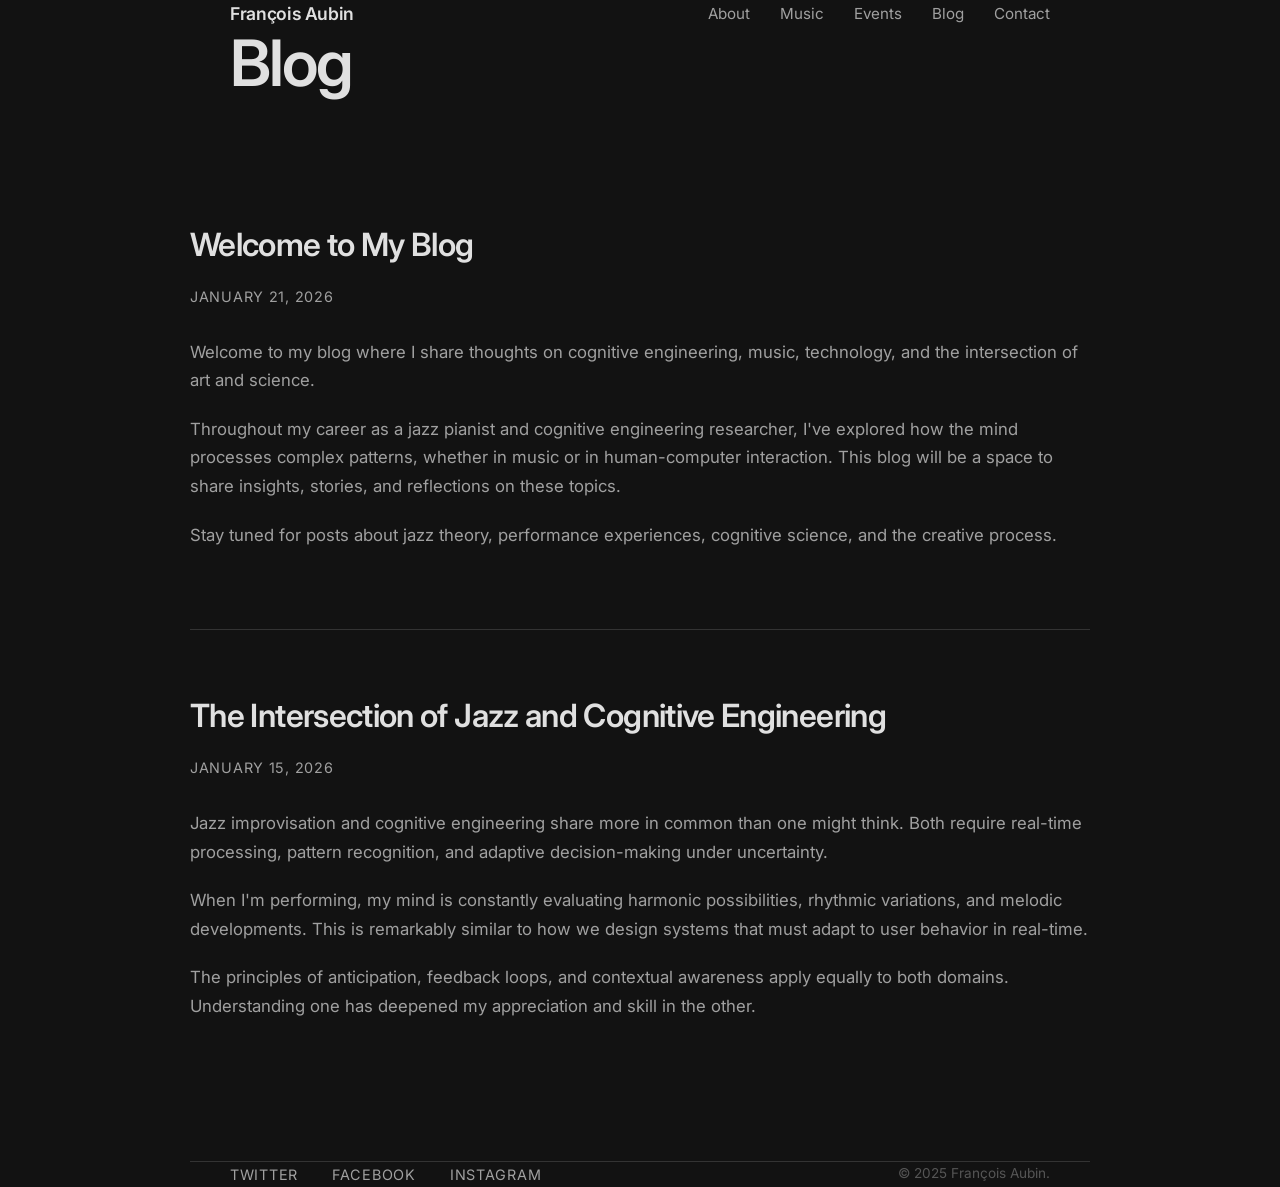
==== blog.html @ 250acc93 "Add blog page with dynamic content management - Created blog.html with consistent styling matching m" ====
<!DOCTYPE html>
<html lang="en">

<head>
    <script async src="https://www.googletagmanager.com/gtag/js?id=G-GM7MQG76P6"></script>
    <script>
        window.dataLayer = window.dataLayer || [];
        function gtag(){dataLayer.push(arguments);}
        gtag('js', new Date());

        gtag('config', 'G-GM7MQG76P6');
    </script>
    <meta charset="UTF-8">
    <meta name="viewport" content="width=device-width, initial-scale=1.0">
    <title>Blog | François Aubin</title>
    <meta name="description" content="Thoughts on cognitive engineering, usability, innovation, and technology by François Aubin.">
    <link rel="canonical" href="https://www.francoisaubin.com/blog.html">

    <link rel="preconnect" href="https://fonts.googleapis.com">
    <link rel="preconnect" href="https://fonts.gstatic.com" crossorigin>
    <link href="https://fonts.googleapis.com/css2?family=Inter:wght@300;400;600&display=swap" rel="stylesheet">

    <style>
        /* CSS Resets & Variables */
        :root {
            --bg-color: #121212; /* Deep Graphite */
            --text-primary: #E0E0E0; /* Off-white */
            --text-secondary: #A0A0A0; /* Muted Grey */
            --accent-color: #FFFFFF; /* Pure White for interaction */
            --border-color: #333333;
            --content-width: 900px;
        }

        * {
            margin: 0;
            padding: 0;
            box-sizing: border-box;
        }

        body {
            font-family: 'Inter', -apple-system, BlinkMacSystemFont, "Segoe UI", Roboto, sans-serif;
            background-color: var(--bg-color);
            color: var(--text-primary);
            line-height: 1.6;
            -webkit-font-smoothing: antialiased;
            overflow-x: hidden;
        }

        .container {
            max-width: var(--content-width);
            margin: 0 auto;
            padding: 0 40px;
        }

        a {
            color: var(--text-primary);
            text-decoration: none;
            transition: opacity 0.3s ease;
        }

        a:hover {
            opacity: 0.7;
        }

        /* Navigation */
        nav {
            padding: 30px 0;
            display: flex;
            justify-content: space-between;
            align-items: center;
            background-color: var(--bg-color);
            z-index: 1000;
        }

        .nav-logo {
            font-weight: 600;
            font-size: 1.1em;
            letter-spacing: -0.02em;
        }

        .nav-links {
            display: flex;
            gap: 30px;
        }

        .nav-links a {
            font-size: 0.95em;
            color: var(--text-secondary);
            font-weight: 400;
        }

        .nav-links a:hover {
            color: var(--text-primary);
        }

        /* Header */
        header {
            padding: 60px 0 40px 0;
        }

        h1 {
            font-size: 4em;
            font-weight: 600;
            line-height: 1.1;
            letter-spacing: -0.03em;
            color: var(--text-primary);
        }

        /* Blog Posts */
        .blog-container {
            padding: 60px 0;
        }

        .blog-post {
            padding: 60px 0;
            border-top: 1px solid var(--border-color);
        }

        .blog-post:first-child {
            border-top: none;
        }

        .blog-post h2 {
            font-size: 2em;
            font-weight: 600;
            margin-bottom: 15px;
            color: var(--text-primary);
            letter-spacing: -0.02em;
        }

        .blog-post h2 a {
            color: var(--text-primary);
        }

        .blog-post h2 a:hover {
            opacity: 0.7;
        }

        .blog-meta {
            font-size: 0.9em;
            color: var(--text-secondary);
            margin-bottom: 30px;
            text-transform: uppercase;
            letter-spacing: 0.05em;
        }

        .blog-post p {
            font-size: 1.05em;
            color: var(--text-secondary);
            margin-bottom: 20px;
            line-height: 1.7;
        }

        .blog-post img {
            max-width: 100%;
            height: auto;
            margin: 30px 0;
            border-radius: 4px;
        }

        .read-more {
            display: inline-block;
            margin-top: 20px;
            color: var(--text-primary);
            border-bottom: 1px solid var(--text-primary);
            padding-bottom: 2px;
            transition: opacity 0.3s ease;
        }

        .read-more:hover {
            opacity: 0.7;
        }

        /* Footer */
        footer {
            padding: 80px 0;
            margin-top: 40px;
            border-top: 1px solid var(--border-color);
            display: flex;
            justify-content: space-between;
            align-items: center;
        }

        .social-icons a {
            margin-right: 30px;
            font-size: 0.9em;
            color: var(--text-secondary);
            text-transform: uppercase;
            letter-spacing: 0.05em;
        }

        .social-icons a:hover {
            color: var(--text-primary);
        }

        footer p {
            font-size: 0.85em;
            color: #555;
        }

        /* Responsive Adjustments */
        @media (max-width: 900px) {
            h1 { font-size: 3em; }
            .blog-post h2 { font-size: 1.75em; }
        }

        @media (max-width: 768px) {
            .container { padding: 0 25px; }
            h1 { font-size: 2.5em; }
            .blog-post h2 { font-size: 1.5em; }

            nav {
                flex-direction: column;
                gap: 20px;
                align-items: flex-start;
            }

            .nav-links {
                flex-wrap: wrap;
                gap: 20px 30px;
            }

            footer {
                flex-direction: column;
                gap: 30px;
                align-items: flex-start;
            }
        }
    </style>
</head>

<body>

    <nav class="container" role="navigation">
        <a href="index.html" class="nav-logo">François Aubin</a>
        <div class="nav-links">
            <a href="index.html#about">About</a>
            <a href="index.html#music">Music</a>
            <a href="index.html#event">Events</a>
            <a href="blog.html">Blog</a>
            <a href="index.html#contact">Contact</a>
        </div>
    </nav>

    <header class="container">
        <h1>Blog</h1>
    </header>

    <main class="container blog-container" id="blog-posts">
        <!-- Blog posts will be dynamically loaded here -->
    </main>

    <footer class="container">
        <div class="social-icons">
            <a href="https://twitter.com/@FrancoisAubin2" target="_blank" rel="noopener noreferrer">Twitter</a>
            <a href="https://facebook.com/francois.aubin.50" target="_blank" rel="noopener noreferrer">Facebook</a>
            <a href="https://instagram.com/francois.aubin" target="_blank" rel="noopener noreferrer">Instagram</a>
        </div>
        <p>&copy; 2025 François Aubin.</p>
    </footer>

    <script src="blog.js"></script>

</body>
</html>
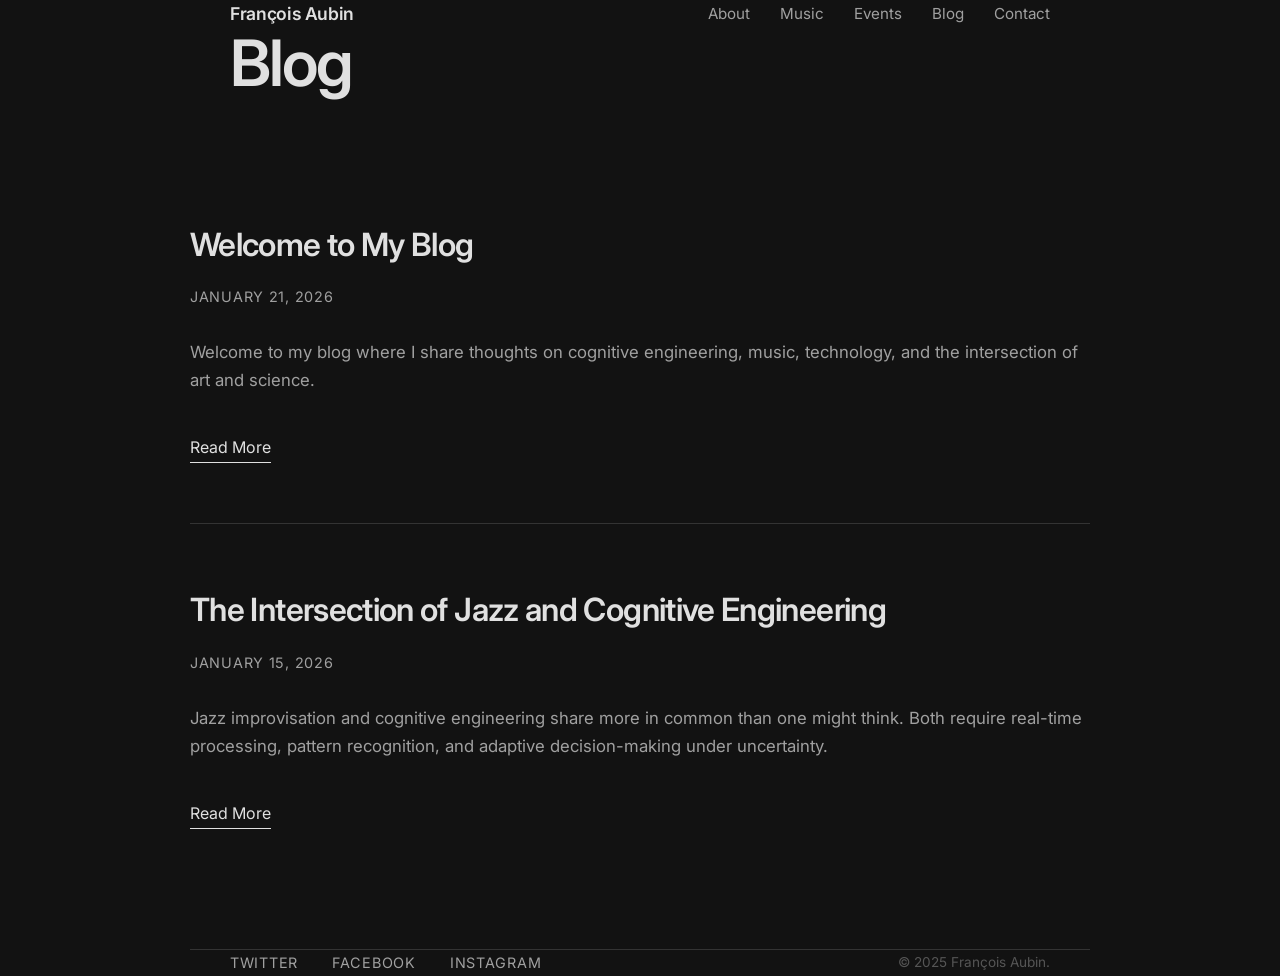
==== commit 5d66f634: "Add summary and Read More functionality to blog - Added summary field to blog posts for brief previe" ====
--- a/blog.html
+++ b/blog.html
@@ -128,12 +128,8 @@
             letter-spacing: -0.02em;
         }
 
-        .blog-post h2 a {
-            color: var(--text-primary);
-        }
-
-        .blog-post h2 a:hover {
-            opacity: 0.7;
+        .blog-post h2 {
+            cursor: default;
         }
 
         .blog-meta {
@@ -142,6 +138,20 @@
             margin-bottom: 30px;
             text-transform: uppercase;
             letter-spacing: 0.05em;
+        }
+
+        .blog-summary p {
+            font-size: 1.05em;
+            color: var(--text-secondary);
+            margin-bottom: 0;
+            line-height: 1.7;
+        }
+
+        .blog-content p {
+            font-size: 1.05em;
+            color: var(--text-secondary);
+            margin-bottom: 20px;
+            line-height: 1.7;
         }
 
         .blog-post p {
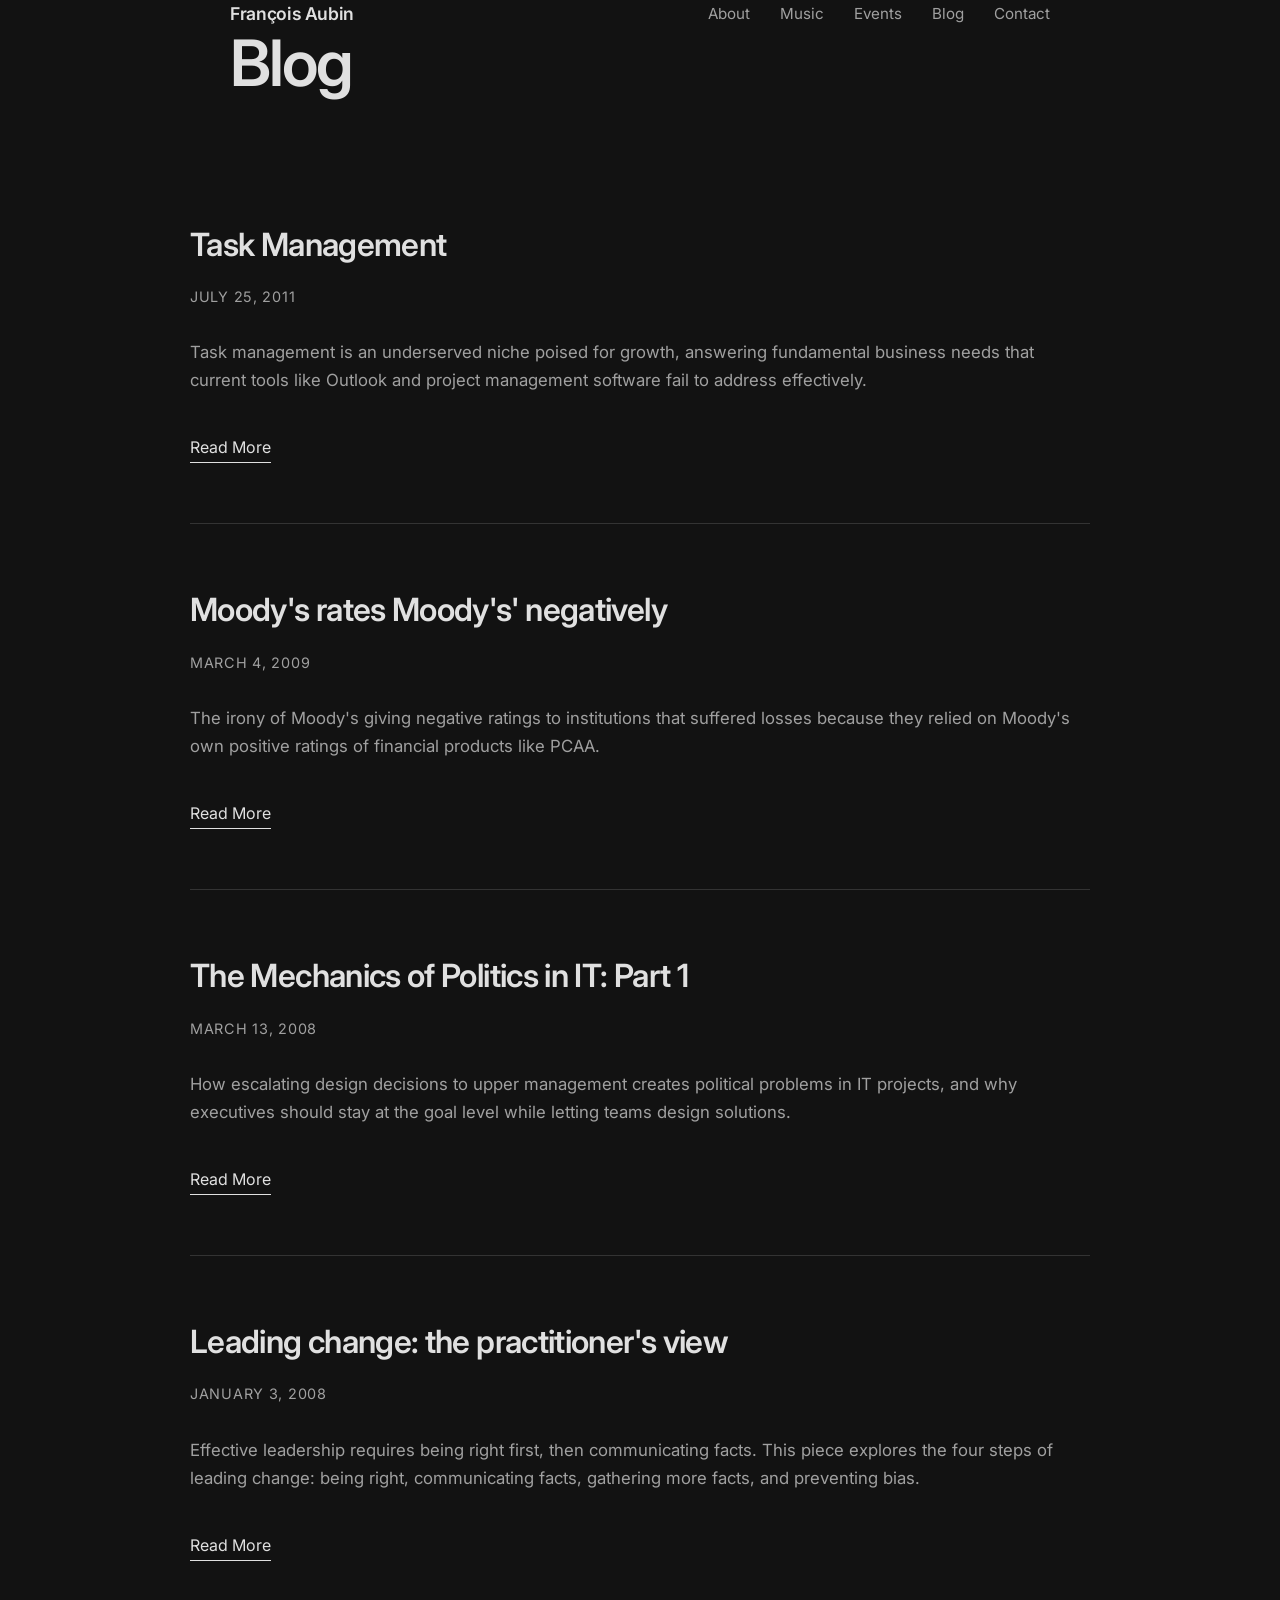
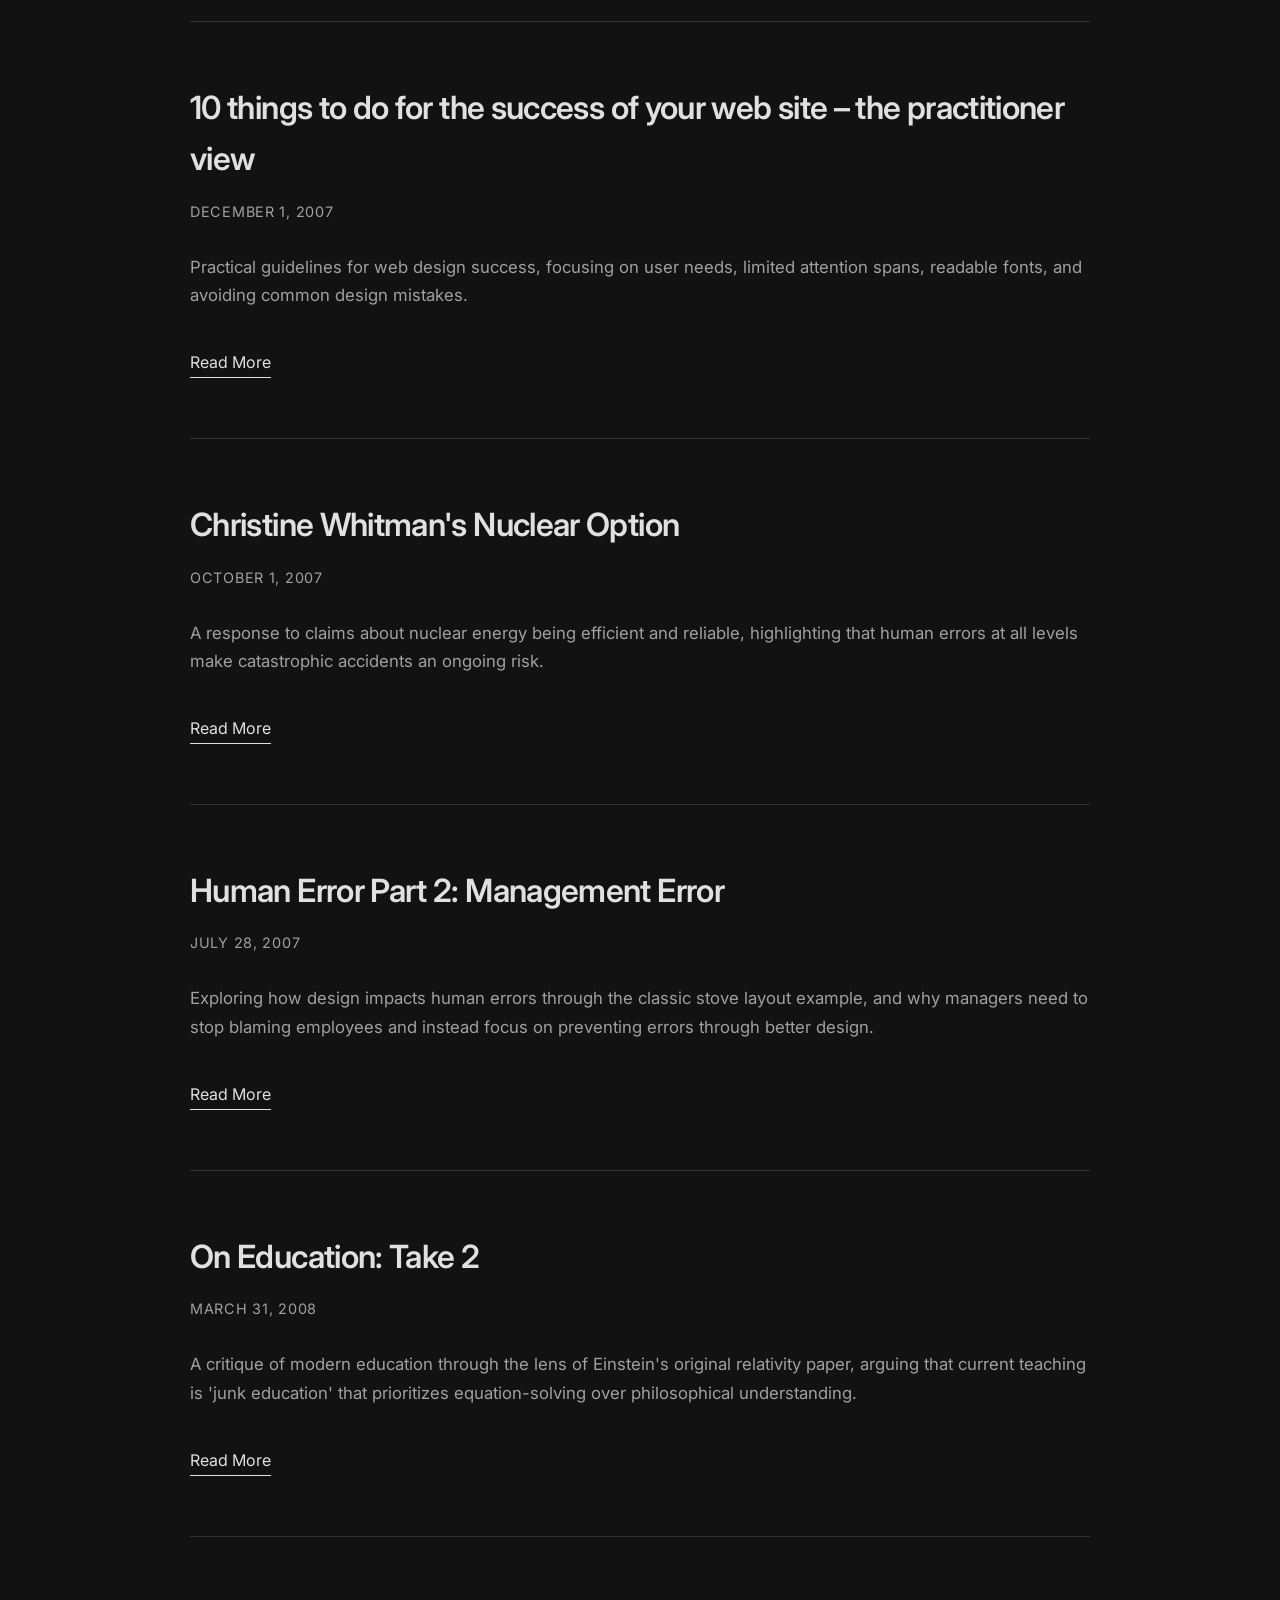
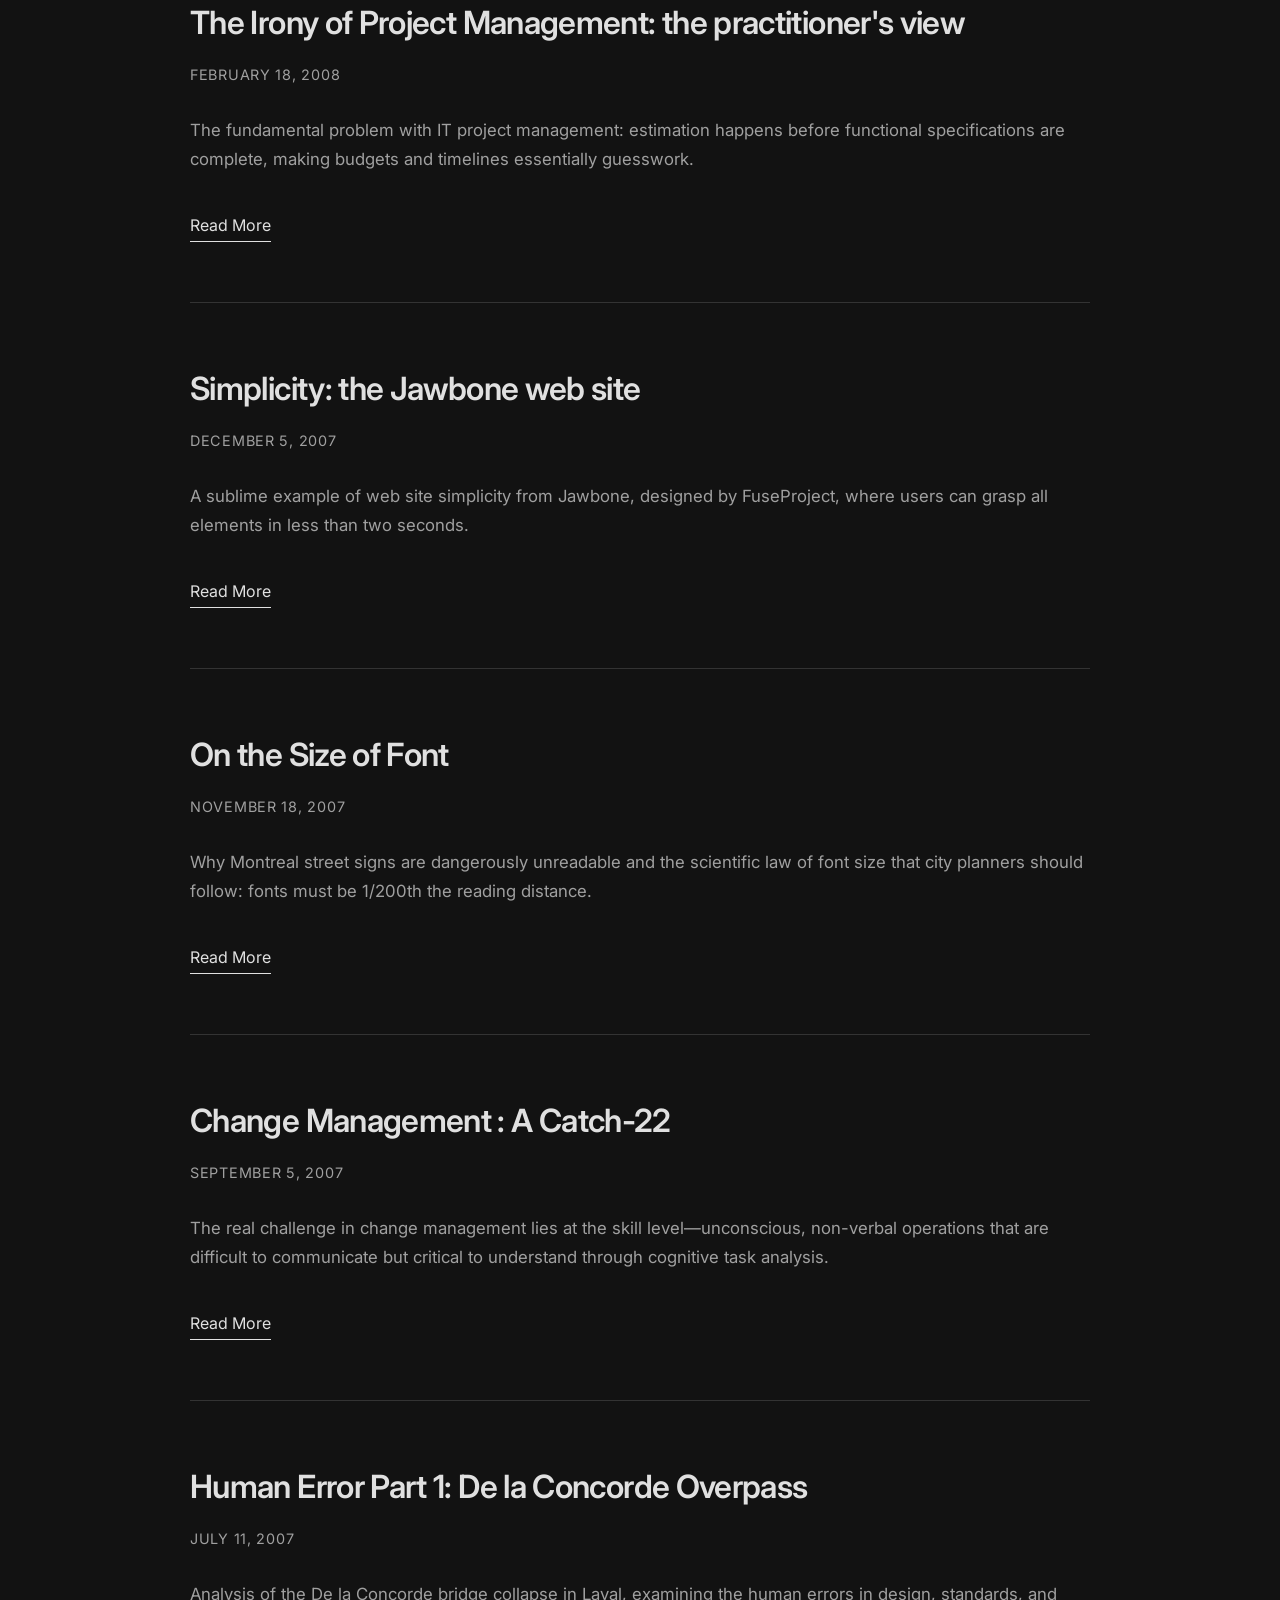
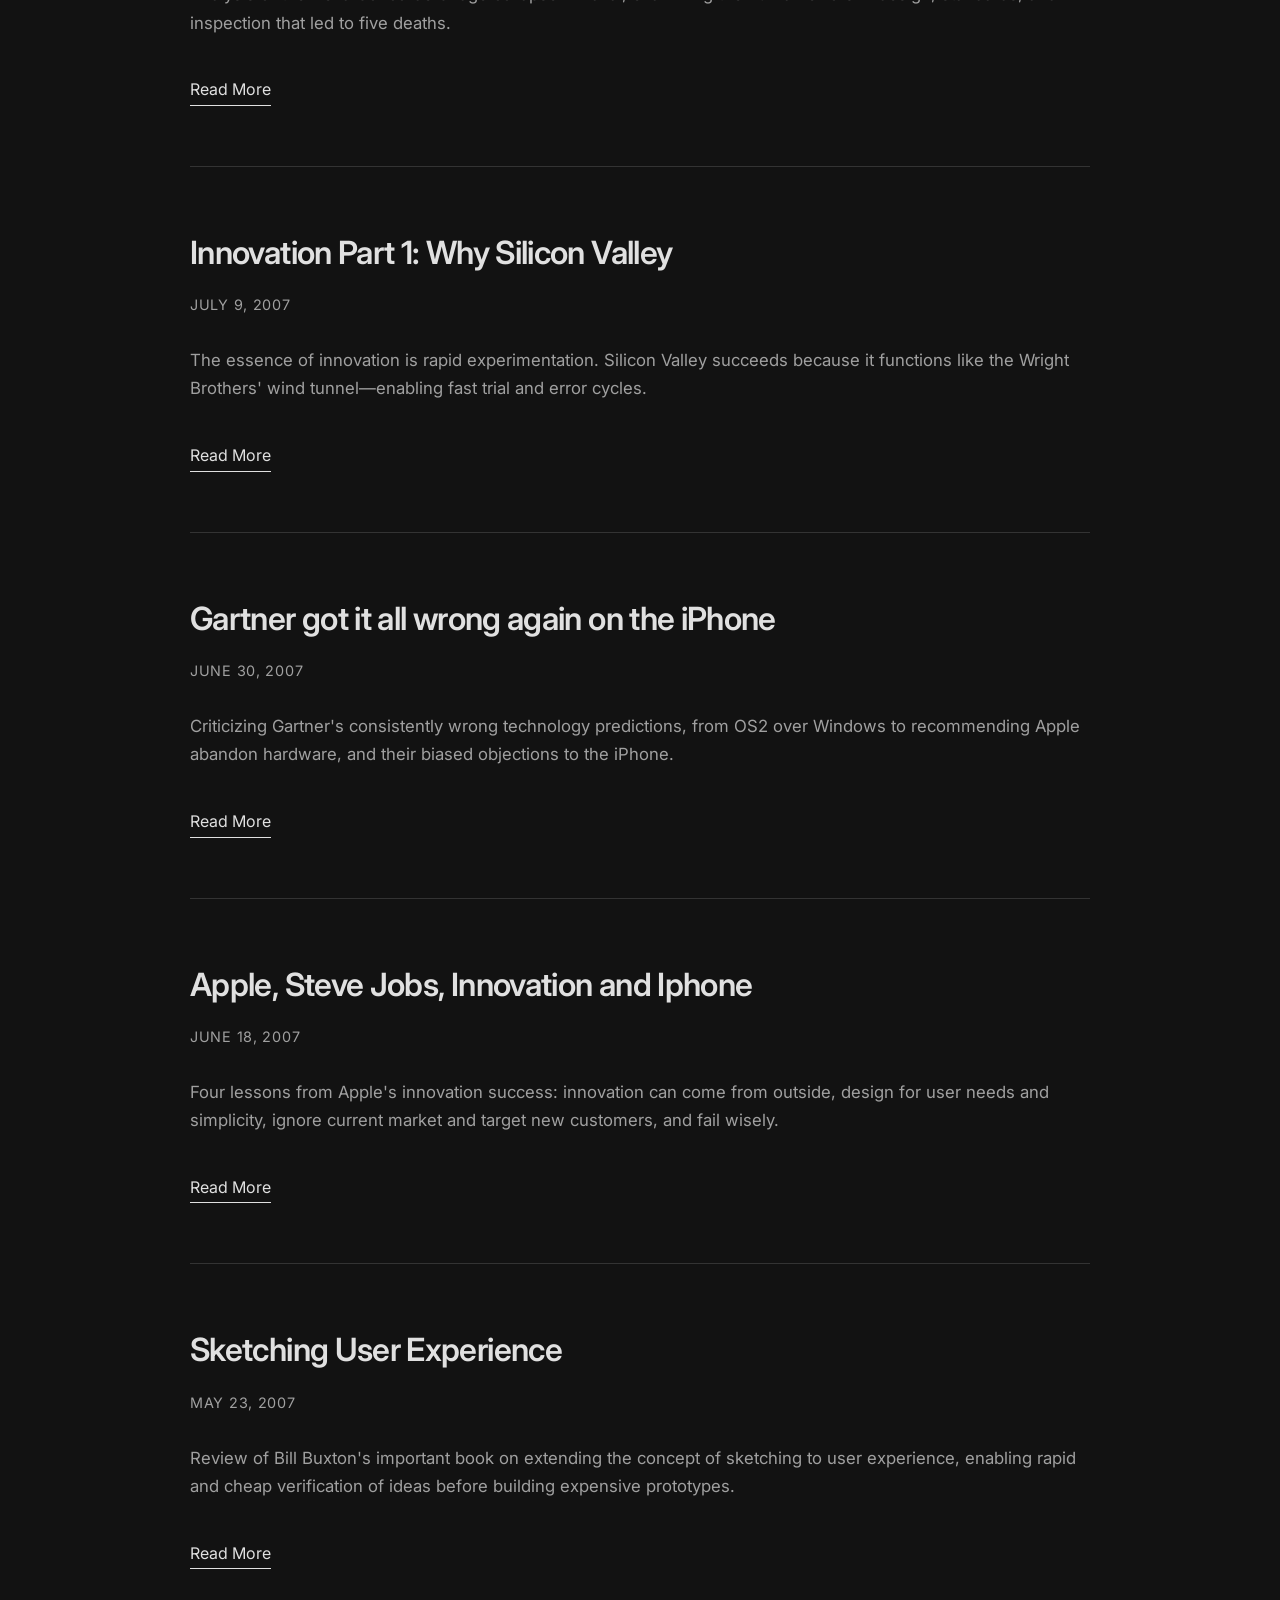
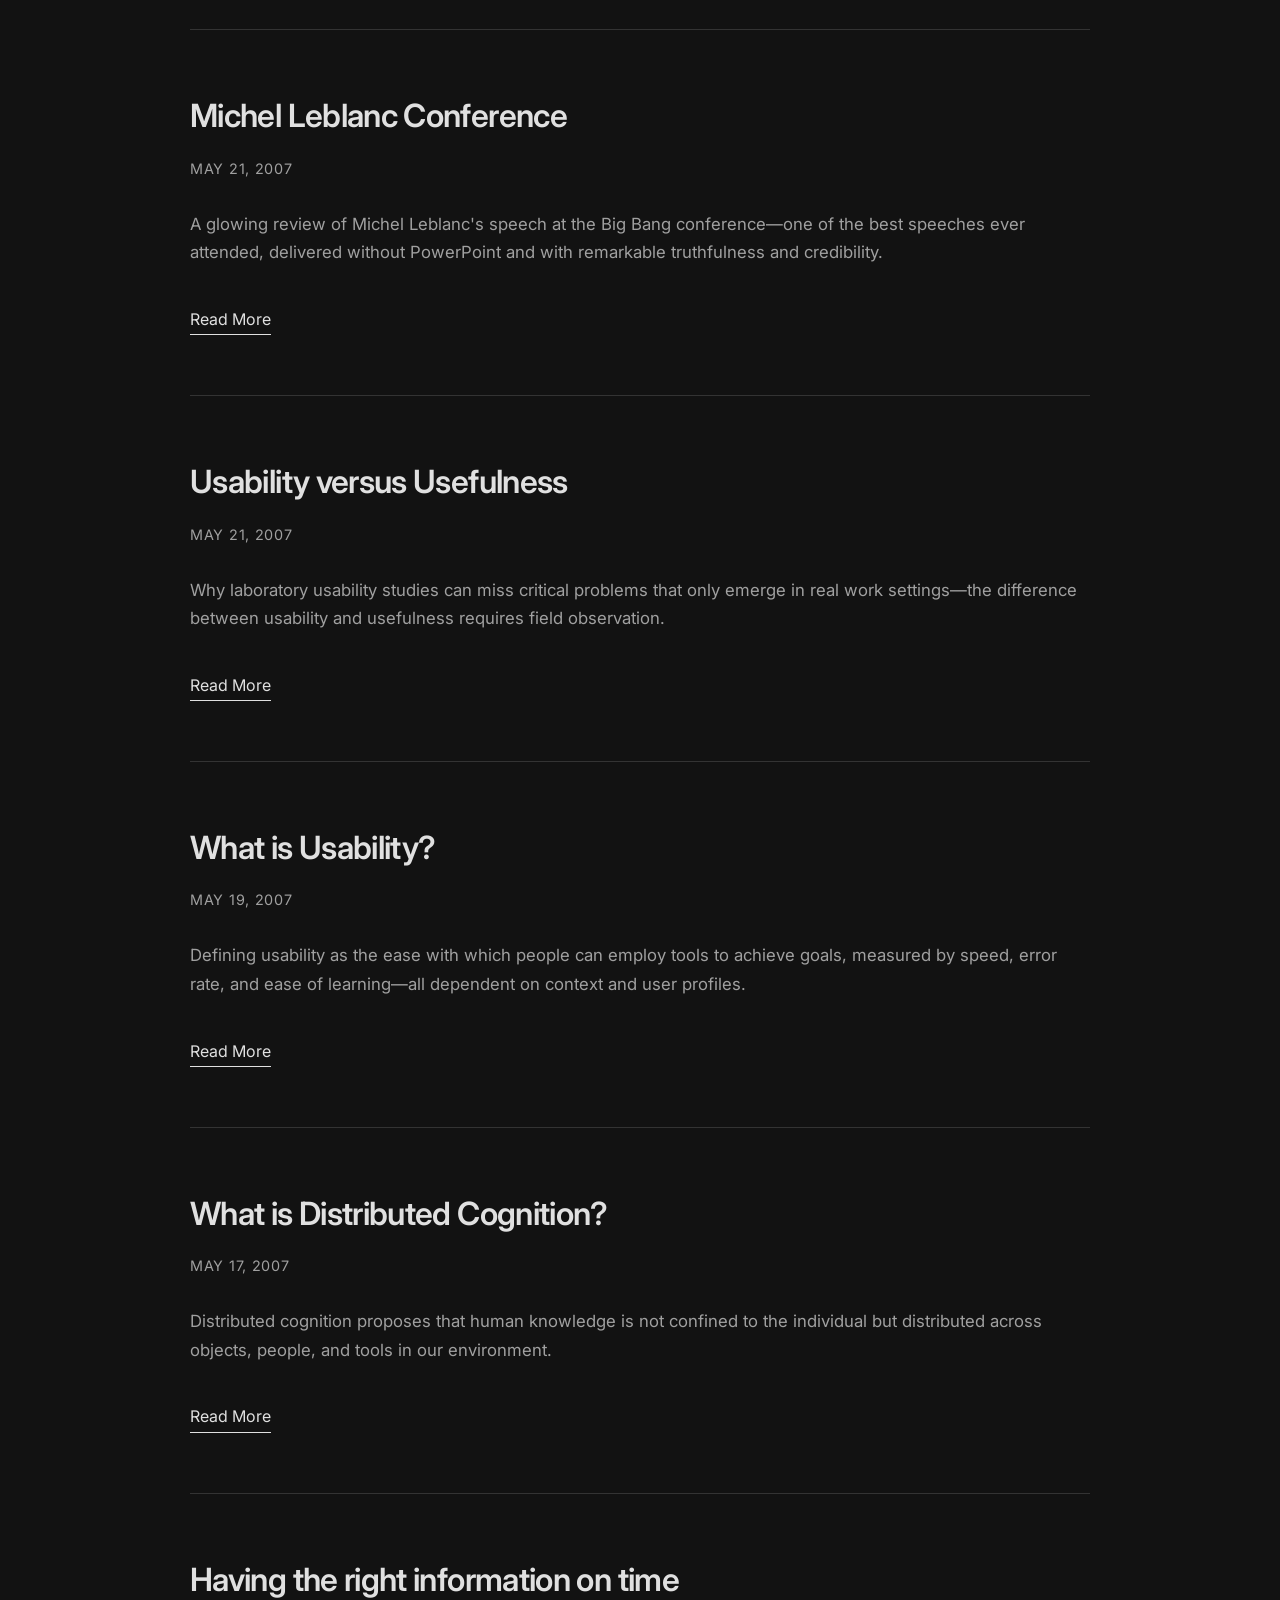
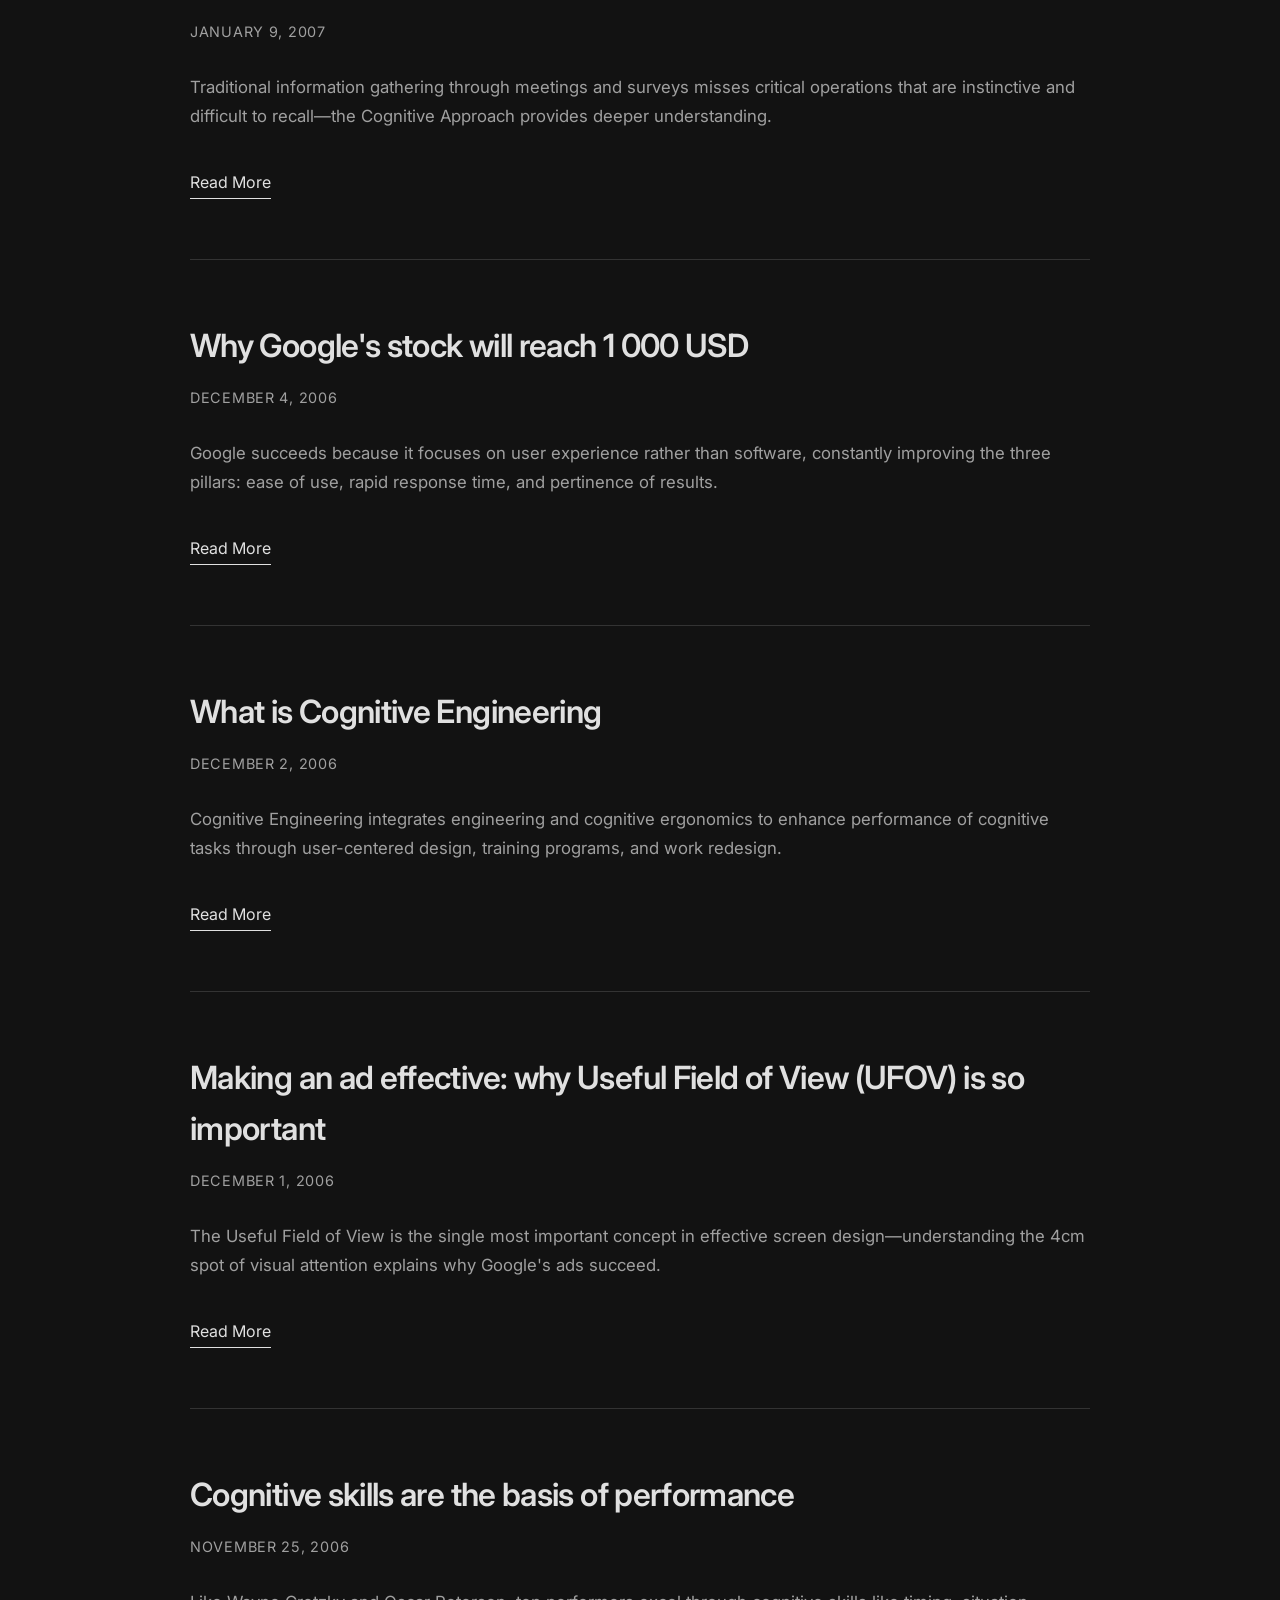
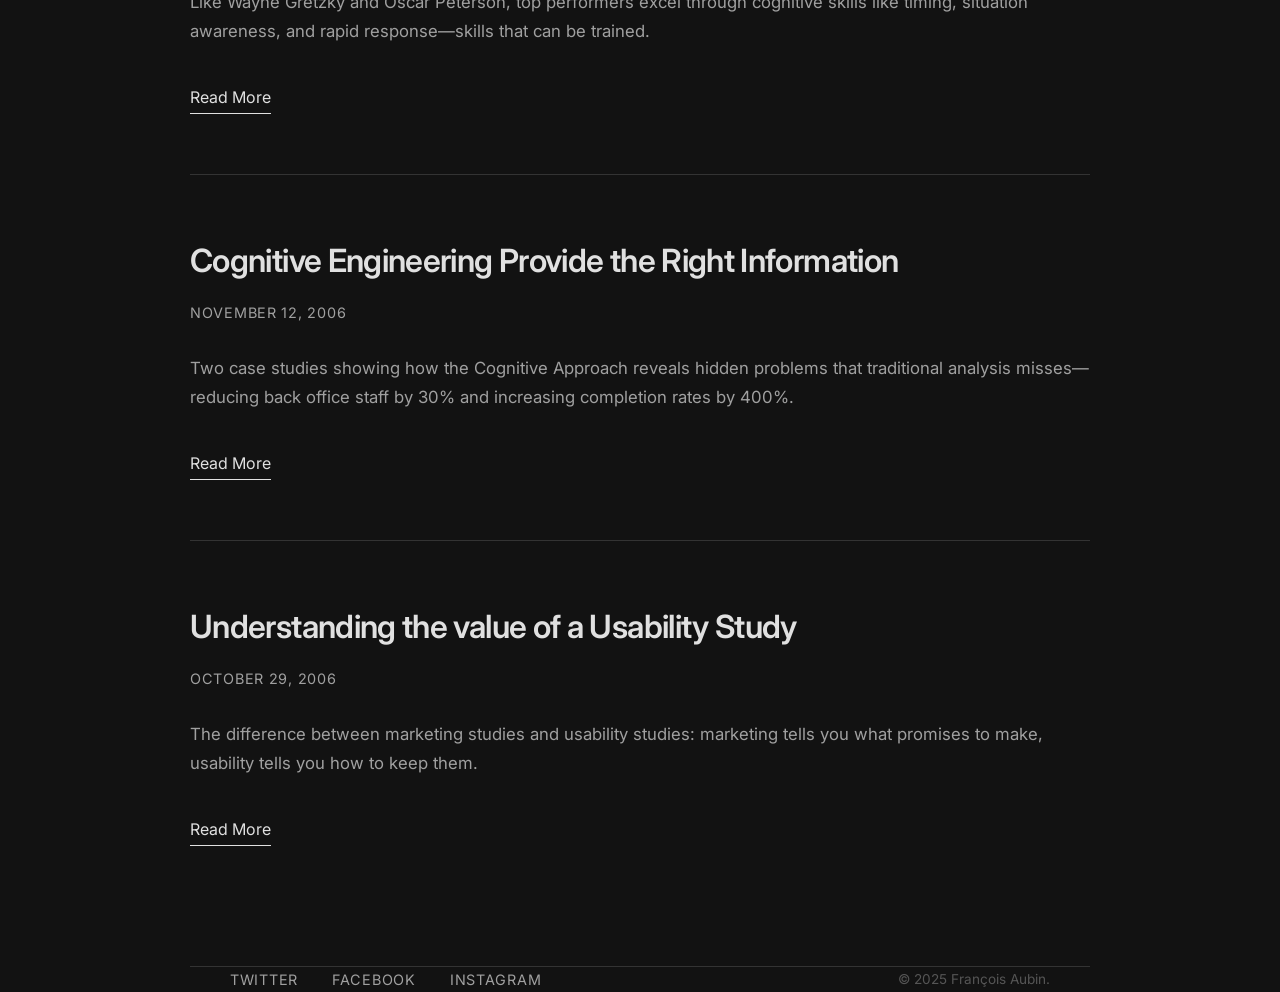
==== commit c290e9c9: "Add favicon links to blog page" ====
--- a/blog.html
+++ b/blog.html
@@ -15,6 +15,10 @@
     <title>Blog | François Aubin</title>
     <meta name="description" content="Thoughts on cognitive engineering, usability, innovation, and technology by François Aubin.">
     <link rel="canonical" href="https://www.francoisaubin.com/blog.html">
+    <link rel="icon" type="image/png" sizes="32x32" href="https://i.postimg.cc/65c1p65n/Gemini-Generated-Image-6iwwff6iwwff6iww.png">
+    <link rel="icon" type="image/png" sizes="16x16" href="https://i.postimg.cc/65c1p65n/Gemini-Generated-Image-6iwwff6iwwff6iww.png">
+    <link rel="shortcut icon" href="https://i.postimg.cc/65c1p65n/Gemini-Generated-Image-6iwwff6iwwff6iww.png">
+    <link rel="apple-touch-icon" href="https://i.postimg.cc/65c1p65n/Gemini-Generated-Image-6iwwff6iwwff6iww.png">
 
     <link rel="preconnect" href="https://fonts.googleapis.com">
     <link rel="preconnect" href="https://fonts.gstatic.com" crossorigin>
